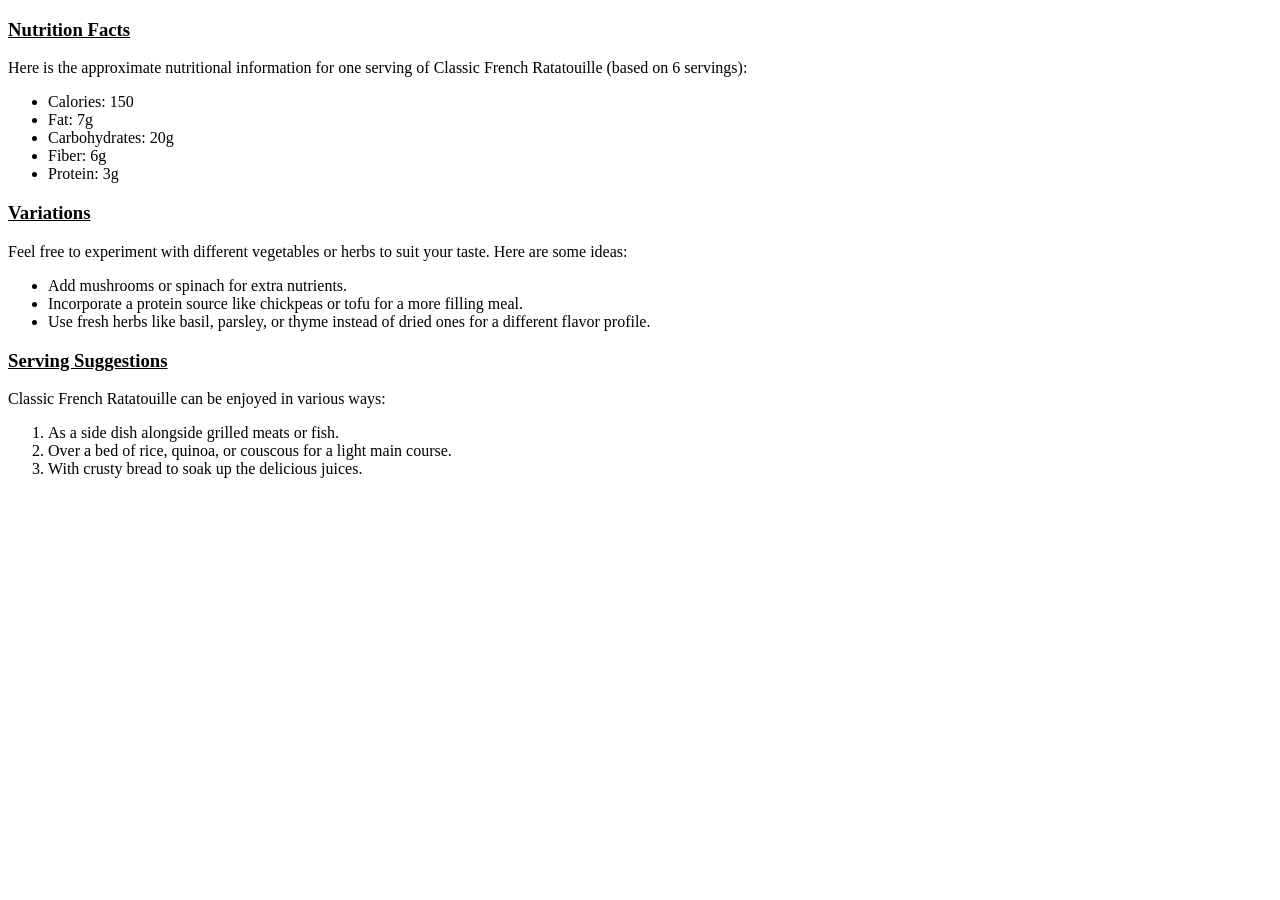
==== secondary.html @ 7ecc4f3d "lares recipie" ====
<!DOCTYPE html>
<html lang="en">
<head>
    <meta charset="UTF-8">
    <meta name="viewport" content="width=device-width, initial-scale=1.0">
    <title>Nutrition Facts</title>
</head>
<body>
    <h3><u>Nutrition Facts</u></h3>
    <p>Here is the approximate nutritional information for one serving of Classic French Ratatouille (based on 6 servings):</p>
    <ul>
        <li>Calories: 150</li>
        <li>Fat: 7g</li>
        <li>Carbohydrates: 20g</li>
        <li>Fiber: 6g</li>
        <li>Protein: 3g</li>
    </ul>
    <h3><u>Variations</u></h3>
    <p>Feel free to experiment with different vegetables or herbs to suit your taste. Here are some ideas:</p>
    <ul>
        <li>Add mushrooms or spinach for extra nutrients.</li>
        <li>Incorporate a protein source like chickpeas or tofu for a more filling meal.</li>
        <li>Use fresh herbs like basil, parsley, or thyme instead of dried ones for a different flavor profile.</li>
    </ul>
    <h3><u>Serving Suggestions</u></h3>
    <p>Classic French Ratatouille can be enjoyed in various ways:</p>
    <ol>
        <li>As a side dish alongside grilled meats or fish.</li>
        <li>Over a bed of rice, quinoa, or couscous for a light main course.</li>
        <li>With crusty bread to soak up the delicious juices.</li>
        </ol>
    
</body>
</html>
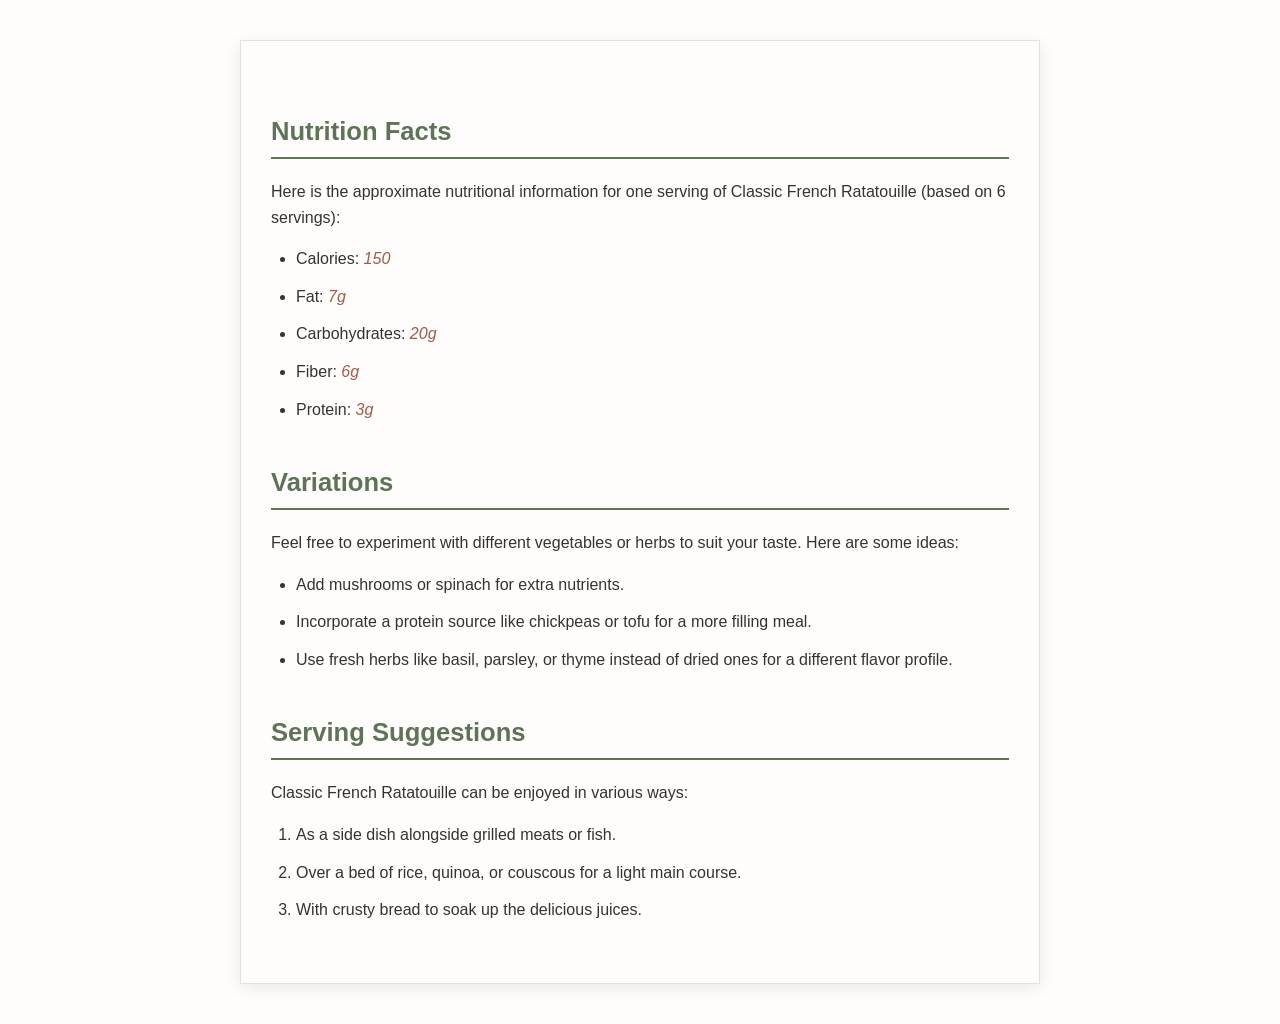
==== commit 00386149: "damilare" ====
--- a/secondary.html
+++ b/secondary.html
@@ -4,25 +4,28 @@
     <meta charset="UTF-8">
     <meta name="viewport" content="width=device-width, initial-scale=1.0">
     <title>Nutrition Facts</title>
+    <link rel="stylesheet" href="style.css">
 </head>
 <body>
-    <h3><u>Nutrition Facts</u></h3>
+    <h3 class="section-heading"><mark>Nutrition Facts</mark></h3>
     <p>Here is the approximate nutritional information for one serving of Classic French Ratatouille (based on 6 servings):</p>
+<div id="nutrition-list">   
     <ul>
-        <li>Calories: 150</li>
-        <li>Fat: 7g</li>
-        <li>Carbohydrates: 20g</li>
-        <li>Fiber: 6g</li>
-        <li>Protein: 3g</li>
+        <li>Calories: <em>150</em></li>
+        <li>Fat: <em>7g</em></li>
+        <li>Carbohydrates: <em>20g</em></li>
+        <li>Fiber: <em>6g</em></li>
+        <li>Protein: <em>3g</em></li>
     </ul>
-    <h3><u>Variations</u></h3>
+ </div>    
+    <h3 class="section-heading"><mark>Variations</mark></h3>
     <p>Feel free to experiment with different vegetables or herbs to suit your taste. Here are some ideas:</p>
     <ul>
         <li>Add mushrooms or spinach for extra nutrients.</li>
         <li>Incorporate a protein source like chickpeas or tofu for a more filling meal.</li>
         <li>Use fresh herbs like basil, parsley, or thyme instead of dried ones for a different flavor profile.</li>
     </ul>
-    <h3><u>Serving Suggestions</u></h3>
+    <h3 class="section-heading"><mark>Serving Suggestions</mark></h3>
     <p>Classic French Ratatouille can be enjoyed in various ways:</p>
     <ol>
         <li>As a side dish alongside grilled meats or fish.</li>
--- a/style.css
+++ b/style.css
@@ -0,0 +1,140 @@
+/* CSS for Lare's Recipe */
+
+/* Root Variables */
+:root {
+    --primary-color: #5d7458; /* Deep Olive Green - Main text/borders */
+    --accent-color: #a35b45; /* Terracotta Red - Highlights/Links */
+    --background-color: #fefdfb; /* Near-White background */
+    --section-bg: #f4f6f0; /* Very Light Green/Grey for blocks */
+    --font-serif: 'Georgia', serif; /* Classic, readable serif */
+    --font-sans: 'Arial', sans-serif; /* Clean, default sans-serif for body */
+}
+
+/* Reset Box Model and set Base Font */
+* {
+    box-sizing: border-box;
+}
+
+body {
+    /* Typography & Colors */
+    font-family: var(--font-sans);
+    background-color: var(--background-color);
+    max-width: 800px;
+    margin: 40px auto;
+    padding: 30px;
+    border: 1px solid #e0e0e0;
+    box-shadow: 0 4px 15px rgba(0, 0, 0, 0.08); /* Styling Details */
+    line-height: 1.6;
+    color: #333;
+}
+
+/* Title Styling (h2) */
+/* Using a Class Selector */
+.recipe-title { 
+    /* Typography & Colors */
+    font-family: var(--font-serif);
+    font-size: 2.5em;
+    text-align: center;
+    color: var(--primary-color);
+    margin-bottom: 5px;
+    border-bottom: 3px solid var(--accent-color);
+    padding-bottom: 10px;
+    text-decoration: none !important;
+}
+
+/* Image Styling */
+img {
+    display: block;
+    margin: 25px auto;
+    border-radius: 8px;
+    object-fit: cover;
+    border: 2px solid var(--primary-color);
+}
+
+/* Recipe Details Section (Using Flexbox) */
+/* Using an ID Selector */
+#recipe-details { 
+    /* Layout & Structure (Flexbox) */
+    display: flex;
+    justify-content: space-around;
+    align-items: center;
+    
+    /* Spacing & Alignment */
+    background-color: var(--section-bg);
+    padding: 15px 20px;
+    border-radius: 8px;
+    margin: 30px 0;
+    border-left: 4px solid var(--accent-color);
+}
+
+/* Styling for the detail items within the flex container */
+#recipe-details > div {
+    text-align: center;
+    padding: 0 10px;
+}
+
+#recipe-details h4 {
+    color: var(--accent-color);
+    font-size: 1.1em;
+    margin-bottom: 2px;
+}
+
+#recipe-details p {
+    margin-top: 0;
+    font-weight: bold;
+    color: #555;
+}
+
+/* Ingredients and Instructions Headings */
+/* Using a Class Selector */
+.section-heading { 
+    font-size: 1.6em;
+    color: var(--primary-color);
+    border-bottom: 2px solid var(--primary-color);
+    padding-bottom: 5px;
+    margin-top: 40px;
+    margin-bottom: 20px;
+    font-weight: normal;
+}
+
+/* List and Emphasis Styling */
+ul, ol {
+    padding-left: 25px;
+    margin-bottom: 30px;
+}
+
+ul li, ol li {
+    margin-bottom: 12px;
+}
+
+/* Styling the prep notes (chopped, minced, etc.) */
+em {
+    color: var(--accent-color);
+    font-style: slant;
+    font-weight: 500;
+}
+
+/* Styling the <mark> tag for the heading text, removing the default yellow background */
+mark {
+    background-color: transparent;
+    color: var(--primary-color);
+    font-weight: bold;
+}
+
+/* Tips and Links */
+h3 strong {
+    color: var(--accent-color);
+}
+
+a {
+    color: var(--primary-color);
+    text-decoration: none;
+    font-weight: bold;
+    transition: color 0.3s ease;
+    display: inline-block;
+    margin-top: 5px;
+}
+a:hover {
+    color: var(--accent-color);
+    text-decoration: underline;
+}
